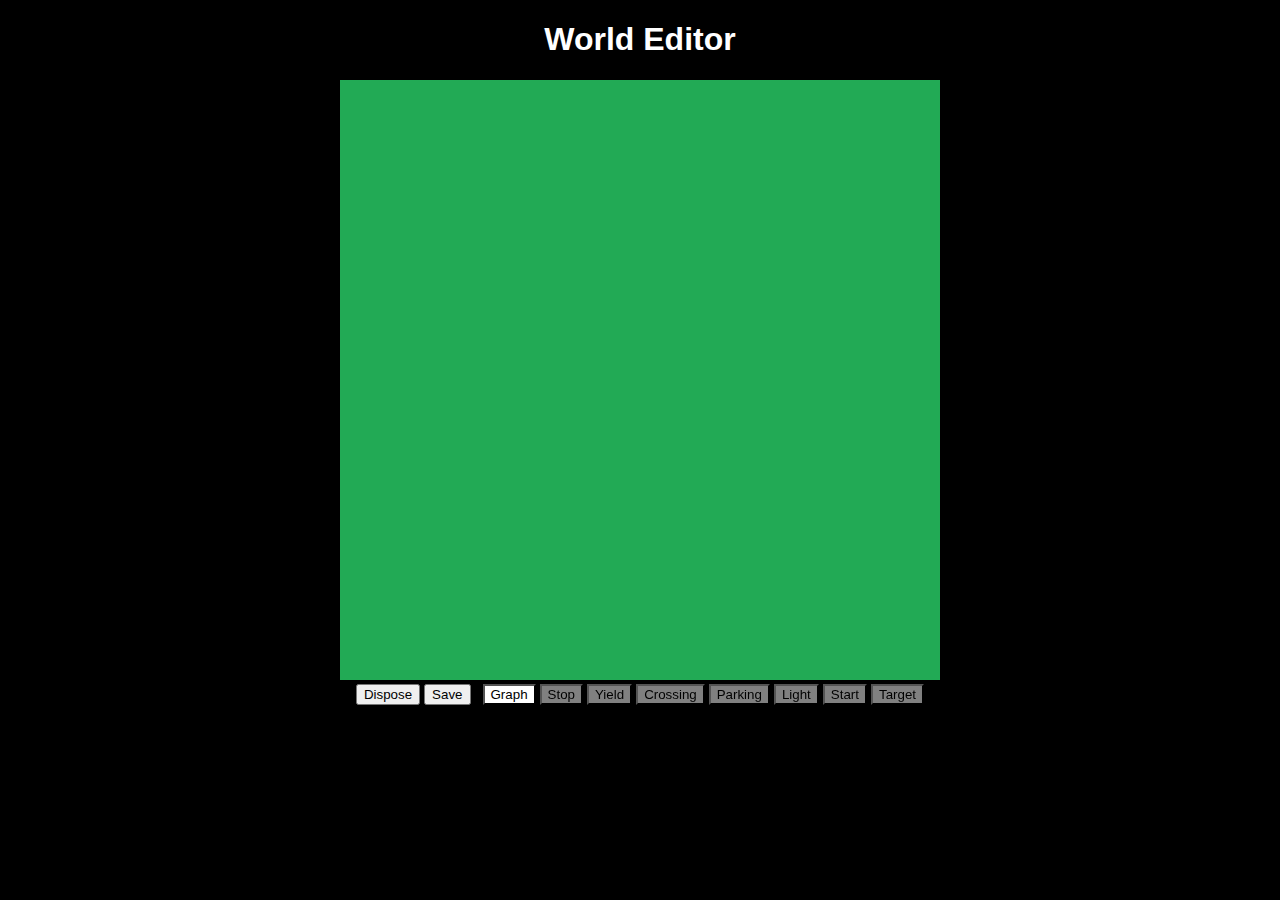
==== index.html @ b3f50827 "More markings added." ====
<!DOCTYPE html>
<html lang="en">
  <head>
    <meta charset="UTF-8" />
    <meta name="viewport" content="width=device-width, initial-scale=1.0" />
    <title>World Editor</title>
    <link rel="stylesheet" href="style.css" />
  </head>
  <body>
    <h1>World Editor</h1>
    <canvas id="myCanvas"></canvas>
    <div id="controls">
      <button id="btnDispose">Dispose</button>
      <button id="btnSave">Save</button>
      &nbsp;
      <button id="btnGraph">Graph</button>
      <button id="btnStop">Stop</button>
      <button id="btnYield">Yield</button>
      <button id="btnCrossing">Crossing</button>
      <button id="btnParking">Parking</button>
      <button id="btnLight">Light</button>
      <button id="btnStart">Start</button>
      <button id="btnTarget">Target</button>
    </div>

    <script src="js/world.js"></script>
    <script src="js/viewport.js"></script>
    <script src="js/markings/marking.js"></script>
    <script src="js/markings/stop.js"></script>
    <script src="js/markings/start.js"></script>
    <script src="js/markings/crossing.js"></script>
    <script src="js/markings/parking.js"></script>
    <script src="js/markings/light.js"></script>
    <script src="js/markings/target.js"></script>
    <script src="js/markings/yield.js"></script>
    <script src="js/editors/markingEditor.js"></script>
    <script src="js/editors/graphEditor.js"></script>
    <script src="js/editors/crossingEditor.js"></script>
    <script src="js/editors/stopEditor.js"></script>
    <script src="js/editors/startEditor.js"></script>
    <script src="js/editors/parkingEditor.js"></script>
    <script src="js/editors/lightEditor.js"></script>
    <script src="js/editors/targetEditor.js"></script>
    <script src="js/editors/yieldEditor.js"></script>
    <script src="js/items/tree.js"></script>
    <script src="js/items/building.js"></script>
    <script src="js/math/graph.js"></script>
    <script src="js/math/utils.js"></script>
    <script src="js/primitives/point.js"></script>
    <script src="js/primitives/segment.js"></script>
    <script src="js/primitives/polygon.js"></script>
    <script src="js/primitives/envelope.js"></script>

    <script>
      myCanvas.width = 600;
      myCanvas.height = 600;

      const ctx = myCanvas.getContext("2d");

      const graphString = localStorage.getItem("graph");
      const graphInfo = graphString ? JSON.parse(graphString) : null;

      const graph = graphInfo ? Graph.load(graphInfo) : new Graph();

      const world = new World(graph);

      const viewport = new Viewport(myCanvas);

      const tools = {
        graph: { button: btnGraph, editor: new GraphEditor(viewport, graph) },
        stop: { button: btnStop, editor: new StopEditor(viewport, world) },
        crossing: {
          button: btnCrossing,
          editor: new CrossingEditor(viewport, world),
        },
        start: { button: btnStart, editor: new StartEditor(viewport, world) },
        parking: {
          button: btnParking,
          editor: new ParkingEditor(viewport, world),
        },
        light: { button: btnLight, editor: new LightEditor(viewport, world) },
        target: {
          button: btnTarget,
          editor: new TargetEditor(viewport, world),
        },
        yield: { button: btnYield, editor: new YieldEditor(viewport, world) },
      };

      let oldGraphHash = graph.hash();

      setMode("graph");

      animate();

      function animate() {
        viewport.reset();

        if (graph.hash() != oldGraphHash) {
          world.generate();
          oldGraphHash = graph.hash();
        }

        const viewPoint = scale(viewport.getOffset(), -1);

        world.draw(ctx, viewPoint);
        ctx.globalAlpha = 0.3;

        for (const tool of Object.values(tools)) {
          tool.editor.display();
        }

        requestAnimationFrame(animate);
      }

      function dispose() {
        tools["graph"].editor.dispose();
        world.markings.length = 0;
      }

      function save() {
        localStorage.setItem("graph", JSON.stringify(graph));
      }

      function graphMode() {
        setMode("graph");
      }

      function stopMode() {
        setMode("stop");
      }

      function yieldMode() {
        setMode("yield");
      }

      function crossingMode() {
        setMode("crossing");
      }

      function parkingMode() {
        setMode("parking");
      }

      function lightMode() {
        setMode("light");
      }

      function startMode() {
        setMode("start");
      }

      function targetMode() {
        setMode("target");
      }

      function setMode(mode) {
        disableEditors();

        tools[mode].button.style.backgroundColor = "white";
        tools[mode].button.style.filter = "";
        tools[mode].editor.enable();
      }

      function disableEditors() {
        for (const tool of Object.values(tools)) {
          tool.button.style.backgroundColor = "gray";
          tool.button.style.filter = "grayscale(100%)";
          tool.editor.disable();
        }
      }

      btnDispose.addEventListener("click", dispose);
      btnSave.addEventListener("click", save);
      btnGraph.addEventListener("click", graphMode);
      btnStop.addEventListener("click", stopMode);
      btnYield.addEventListener("click", yieldMode);
      btnCrossing.addEventListener("click", crossingMode);
      btnParking.addEventListener("click", parkingMode);
      btnLight.addEventListener("click", lightMode);
      btnStart.addEventListener("click", startMode);
      btnTarget.addEventListener("click", targetMode);
    </script>
  </body>
</html>
---- style.css ----
body {
    background-color: black;
    text-align: center;
}

h1 {
    color: white;
    font-family: Arial;
}

#myCanvas {
    background-color: #2a5;
}
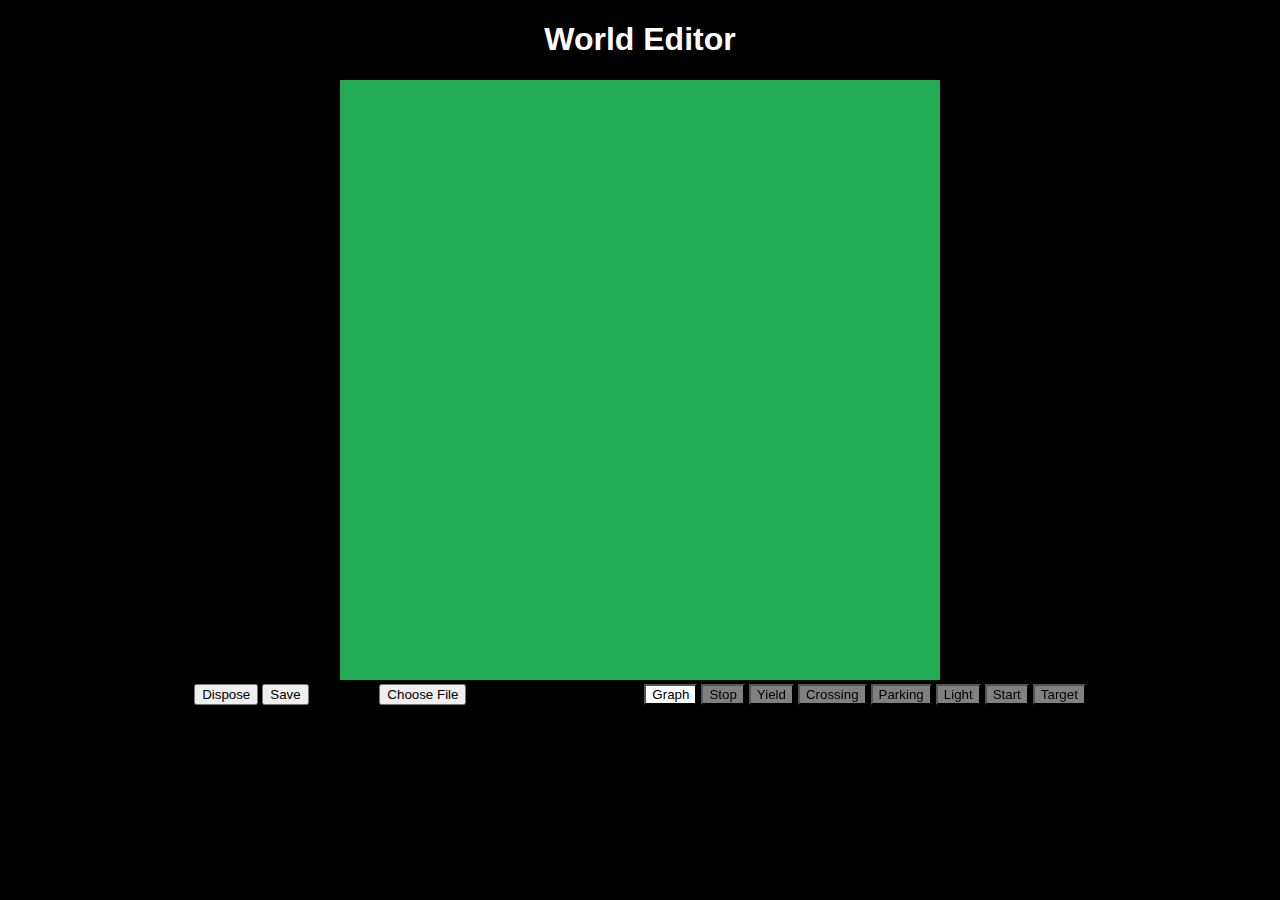
==== commit e9df82de: "Saving and loading from file." ====
--- a/index.html
+++ b/index.html
@@ -12,6 +12,13 @@
     <div id="controls">
       <button id="btnDispose">Dispose</button>
       <button id="btnSave">Save</button>
+      <label for="fileInput">File Input</label>
+      <input
+        type="file"
+        id="fileInput"
+        accept=".world"
+        onchange="load(event)"
+      />
       &nbsp;
       <button id="btnGraph">Graph</button>
       <button id="btnStop">Stop</button>
@@ -57,12 +64,11 @@
 
       const ctx = myCanvas.getContext("2d");
 
-      const graphString = localStorage.getItem("graph");
-      const graphInfo = graphString ? JSON.parse(graphString) : null;
-
-      const graph = graphInfo ? Graph.load(graphInfo) : new Graph();
-
-      const world = new World(graph);
+      const worldString = localStorage.getItem("world");
+      const worldInfo = worldString ? JSON.parse(worldString) : null;
+
+      let world = worldInfo ? World.load(worldInfo) : new World(new Graph());
+      const graph = world.graph;
 
       const viewport = new Viewport(myCanvas);
 
@@ -118,7 +124,39 @@
       }
 
       function save() {
-        localStorage.setItem("graph", JSON.stringify(graph));
+        const element = document.createElement("a");
+        element.setAttribute(
+          "href",
+          "data:application/json;charset=utf-8" +
+            encodeURIComponent(JSON.stringify(world))
+        );
+
+        const fileName = "name.world";
+
+        element.setAttribute("download", fileName);
+        element.click();
+
+        localStorage.setItem("world", JSON.stringify(world));
+      }
+
+      function load(event) {
+        const file = event.target.files[0];
+
+        if (!file) {
+          alert("No file selected!");
+          return;
+        }
+
+        const reader = new FileReader();
+        reader.readAsText(file);
+
+        reader.onload = (evt) => {
+          const fileContent = evt.target.result;
+          const jsonData = JSON.parse(fileContent);
+          world = World.load(jsonData);
+          localStorage.setItem("world", JSON.stringify(world));
+          location.reload();
+        };
       }
 
       function graphMode() {
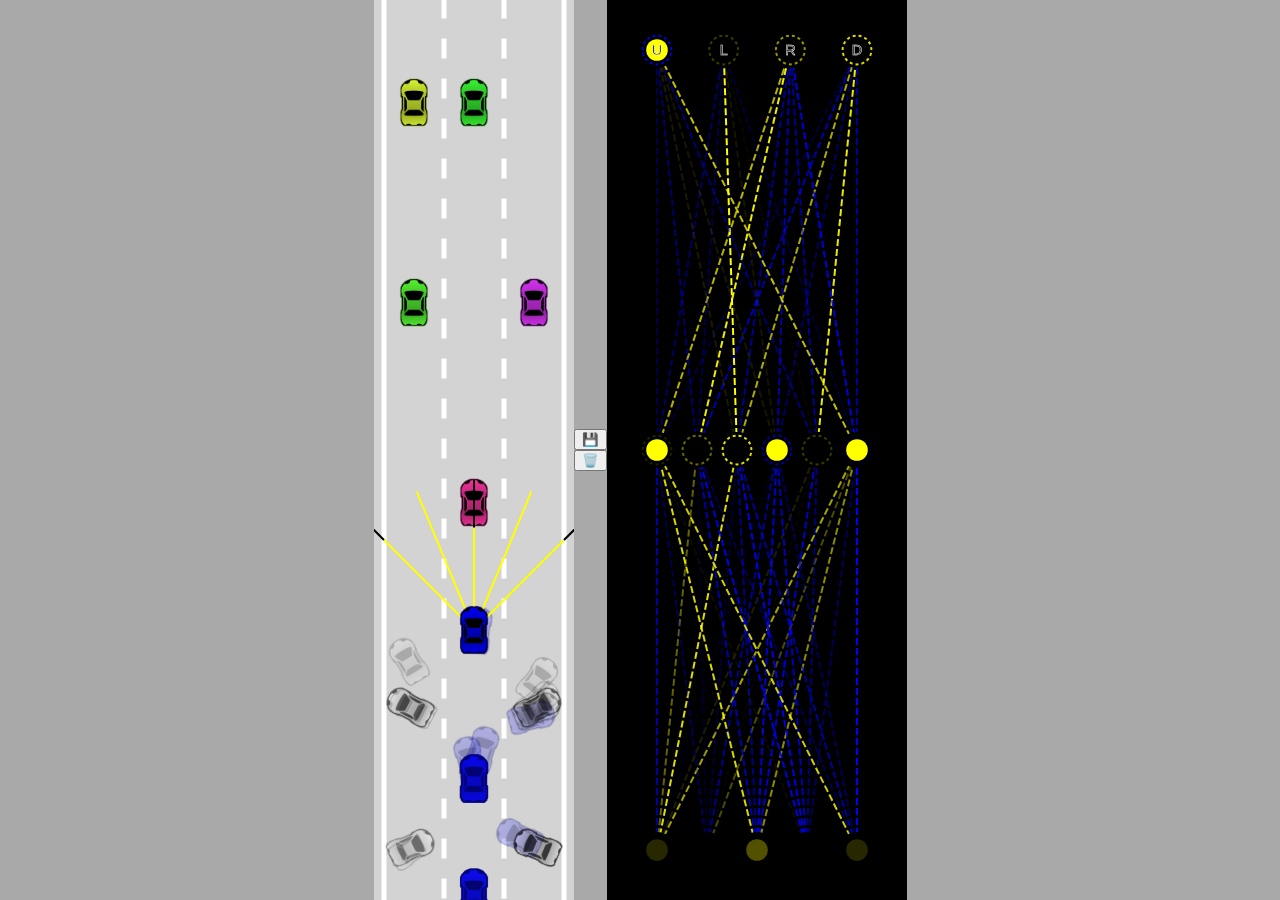
==== commit efaa6be0: "Project setup." ====
--- a/index.html
+++ b/index.html
@@ -3,220 +3,26 @@
   <head>
     <meta charset="UTF-8" />
     <meta name="viewport" content="width=device-width, initial-scale=1.0" />
-    <title>World Editor</title>
+    <title>Self-driving Car</title>
     <link rel="stylesheet" href="style.css" />
   </head>
   <body>
-    <h1>World Editor</h1>
-    <canvas id="myCanvas"></canvas>
-    <div id="controls">
-      <button id="btnDispose">Dispose</button>
-      <button id="btnSave">Save</button>
-      <label for="fileInput">File Input</label>
-      <input
-        type="file"
-        id="fileInput"
-        accept=".world"
-        onchange="load(event)"
-      />
-      &nbsp;
-      <button id="btnGraph">Graph</button>
-      <button id="btnStop">Stop</button>
-      <button id="btnYield">Yield</button>
-      <button id="btnCrossing">Crossing</button>
-      <button id="btnParking">Parking</button>
-      <button id="btnLight">Light</button>
-      <button id="btnStart">Start</button>
-      <button id="btnTarget">Target</button>
+    <canvas id="carCanvas"></canvas>
+
+    <div id="verticalButtons">
+      <button onclick="save()">💾</button>
+      <button onclick="discard()">🗑️</button>
     </div>
 
-    <script src="js/world.js"></script>
-    <script src="js/viewport.js"></script>
-    <script src="js/markings/marking.js"></script>
-    <script src="js/markings/stop.js"></script>
-    <script src="js/markings/start.js"></script>
-    <script src="js/markings/crossing.js"></script>
-    <script src="js/markings/parking.js"></script>
-    <script src="js/markings/light.js"></script>
-    <script src="js/markings/target.js"></script>
-    <script src="js/markings/yield.js"></script>
-    <script src="js/editors/markingEditor.js"></script>
-    <script src="js/editors/graphEditor.js"></script>
-    <script src="js/editors/crossingEditor.js"></script>
-    <script src="js/editors/stopEditor.js"></script>
-    <script src="js/editors/startEditor.js"></script>
-    <script src="js/editors/parkingEditor.js"></script>
-    <script src="js/editors/lightEditor.js"></script>
-    <script src="js/editors/targetEditor.js"></script>
-    <script src="js/editors/yieldEditor.js"></script>
-    <script src="js/items/tree.js"></script>
-    <script src="js/items/building.js"></script>
-    <script src="js/math/graph.js"></script>
-    <script src="js/math/utils.js"></script>
-    <script src="js/primitives/point.js"></script>
-    <script src="js/primitives/segment.js"></script>
-    <script src="js/primitives/polygon.js"></script>
-    <script src="js/primitives/envelope.js"></script>
+    <canvas id="networkCanvas"></canvas>
 
-    <script>
-      myCanvas.width = 600;
-      myCanvas.height = 600;
-
-      const ctx = myCanvas.getContext("2d");
-
-      const worldString = localStorage.getItem("world");
-      const worldInfo = worldString ? JSON.parse(worldString) : null;
-
-      let world = worldInfo ? World.load(worldInfo) : new World(new Graph());
-      const graph = world.graph;
-
-      const viewport = new Viewport(myCanvas);
-
-      const tools = {
-        graph: { button: btnGraph, editor: new GraphEditor(viewport, graph) },
-        stop: { button: btnStop, editor: new StopEditor(viewport, world) },
-        crossing: {
-          button: btnCrossing,
-          editor: new CrossingEditor(viewport, world),
-        },
-        start: { button: btnStart, editor: new StartEditor(viewport, world) },
-        parking: {
-          button: btnParking,
-          editor: new ParkingEditor(viewport, world),
-        },
-        light: { button: btnLight, editor: new LightEditor(viewport, world) },
-        target: {
-          button: btnTarget,
-          editor: new TargetEditor(viewport, world),
-        },
-        yield: { button: btnYield, editor: new YieldEditor(viewport, world) },
-      };
-
-      let oldGraphHash = graph.hash();
-
-      setMode("graph");
-
-      animate();
-
-      function animate() {
-        viewport.reset();
-
-        if (graph.hash() != oldGraphHash) {
-          world.generate();
-          oldGraphHash = graph.hash();
-        }
-
-        const viewPoint = scale(viewport.getOffset(), -1);
-
-        world.draw(ctx, viewPoint);
-        ctx.globalAlpha = 0.3;
-
-        for (const tool of Object.values(tools)) {
-          tool.editor.display();
-        }
-
-        requestAnimationFrame(animate);
-      }
-
-      function dispose() {
-        tools["graph"].editor.dispose();
-        world.markings.length = 0;
-      }
-
-      function save() {
-        const element = document.createElement("a");
-        element.setAttribute(
-          "href",
-          "data:application/json;charset=utf-8" +
-            encodeURIComponent(JSON.stringify(world))
-        );
-
-        const fileName = "name.world";
-
-        element.setAttribute("download", fileName);
-        element.click();
-
-        localStorage.setItem("world", JSON.stringify(world));
-      }
-
-      function load(event) {
-        const file = event.target.files[0];
-
-        if (!file) {
-          alert("No file selected!");
-          return;
-        }
-
-        const reader = new FileReader();
-        reader.readAsText(file);
-
-        reader.onload = (evt) => {
-          const fileContent = evt.target.result;
-          const jsonData = JSON.parse(fileContent);
-          world = World.load(jsonData);
-          localStorage.setItem("world", JSON.stringify(world));
-          location.reload();
-        };
-      }
-
-      function graphMode() {
-        setMode("graph");
-      }
-
-      function stopMode() {
-        setMode("stop");
-      }
-
-      function yieldMode() {
-        setMode("yield");
-      }
-
-      function crossingMode() {
-        setMode("crossing");
-      }
-
-      function parkingMode() {
-        setMode("parking");
-      }
-
-      function lightMode() {
-        setMode("light");
-      }
-
-      function startMode() {
-        setMode("start");
-      }
-
-      function targetMode() {
-        setMode("target");
-      }
-
-      function setMode(mode) {
-        disableEditors();
-
-        tools[mode].button.style.backgroundColor = "white";
-        tools[mode].button.style.filter = "";
-        tools[mode].editor.enable();
-      }
-
-      function disableEditors() {
-        for (const tool of Object.values(tools)) {
-          tool.button.style.backgroundColor = "gray";
-          tool.button.style.filter = "grayscale(100%)";
-          tool.editor.disable();
-        }
-      }
-
-      btnDispose.addEventListener("click", dispose);
-      btnSave.addEventListener("click", save);
-      btnGraph.addEventListener("click", graphMode);
-      btnStop.addEventListener("click", stopMode);
-      btnYield.addEventListener("click", yieldMode);
-      btnCrossing.addEventListener("click", crossingMode);
-      btnParking.addEventListener("click", parkingMode);
-      btnLight.addEventListener("click", lightMode);
-      btnStart.addEventListener("click", startMode);
-      btnTarget.addEventListener("click", targetMode);
-    </script>
+    <script src="visualizer.js"></script>
+    <script src="network.js"></script>
+    <script src="utils.js"></script>
+    <script src="sensor.js"></script>
+    <script src="road.js"></script>
+    <script src="controls.js"></script>
+    <script src="car.js"></script>
+    <script src="main.js"></script>
   </body>
 </html>
--- a/style.css
+++ b/style.css
@@ -1,13 +1,21 @@
 body {
-    background-color: black;
-    text-align: center;
+    margin: 0;
+    background: darkgray;
+    overflow: hidden;
+    display: flex;
+    justify-content: center;
+    align-items: center;
 }
 
-h1 {
-    color: white;
-    font-family: Arial;
+#verticalButtons {
+    display: flex;
+    flex-direction: column;
 }
 
-#myCanvas {
-    background-color: #2a5;
+#carCanvas {
+    background: lightgray;
+}
+
+#networkCanvas {
+    background: black;
 }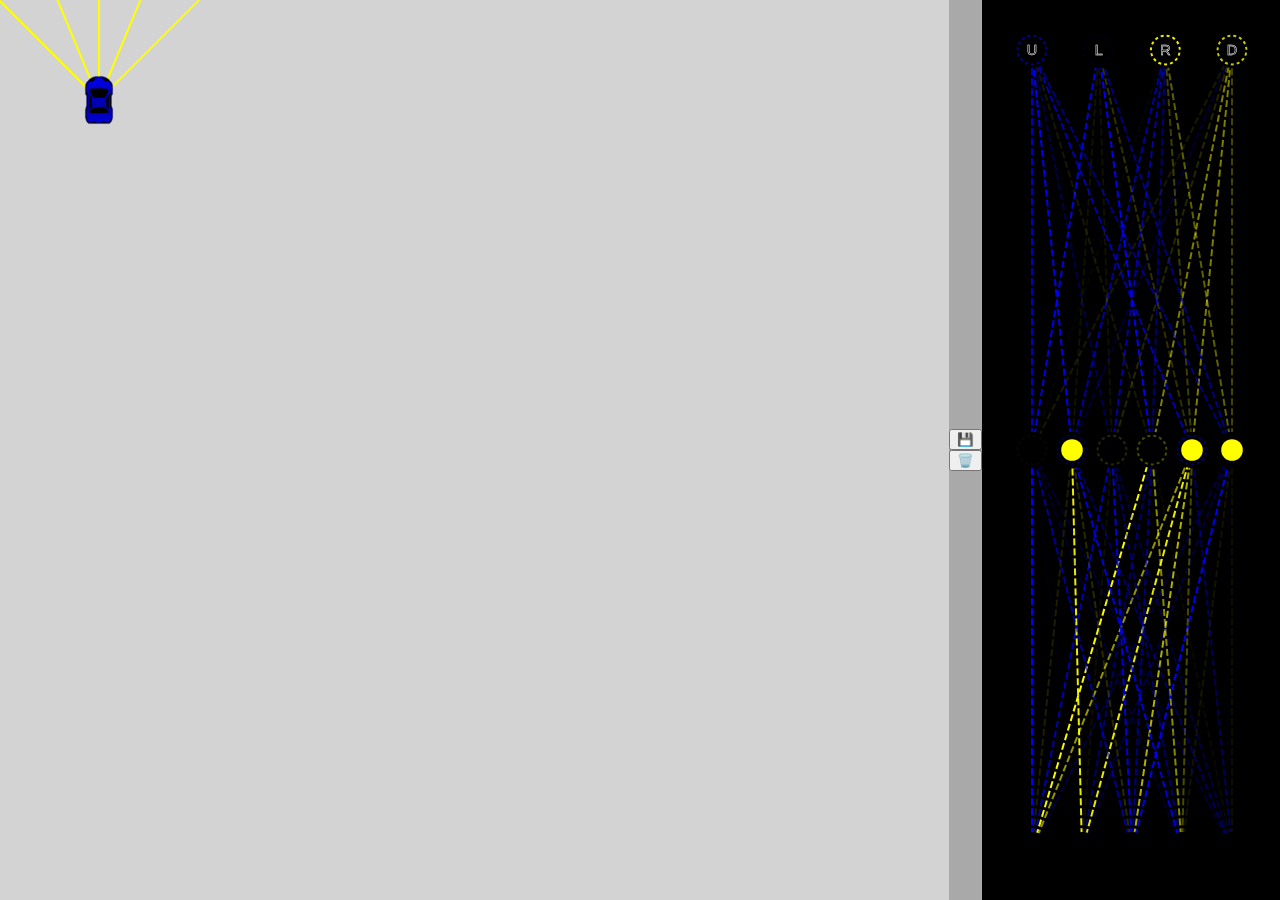
==== commit 0f1a0f9b: "Stripping code." ====
--- a/index.html
+++ b/index.html
@@ -20,7 +20,6 @@
     <script src="network.js"></script>
     <script src="utils.js"></script>
     <script src="sensor.js"></script>
-    <script src="road.js"></script>
     <script src="controls.js"></script>
     <script src="car.js"></script>
     <script src="main.js"></script>
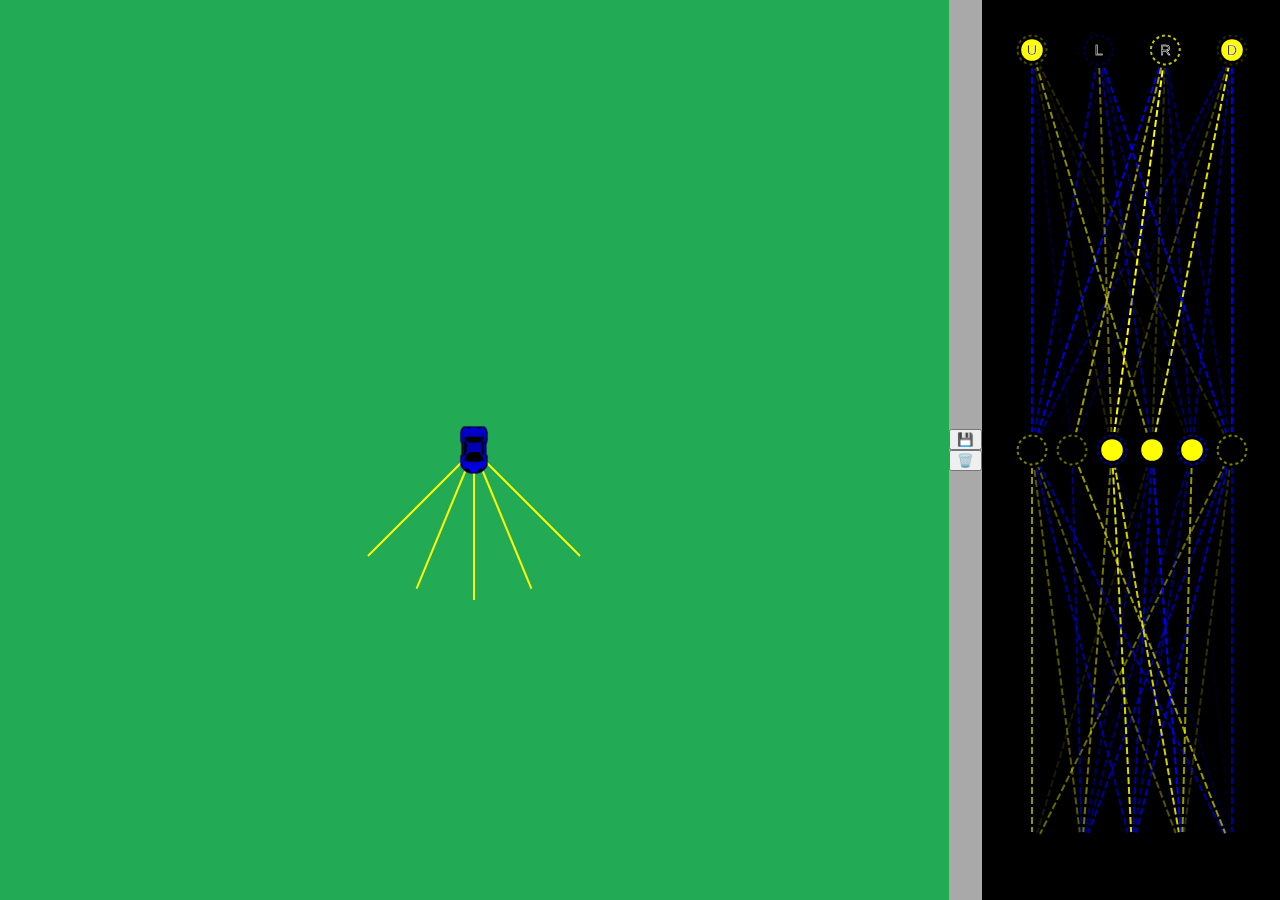
==== commit 704402fa: "World integrated." ====
--- a/index.html
+++ b/index.html
@@ -16,6 +16,33 @@
 
     <canvas id="networkCanvas"></canvas>
 
+    <script src="world/js/world.js"></script>
+    <script src="world/js/viewport.js"></script>
+    <script src="world/js/markings/marking.js"></script>
+    <script src="world/js/markings/stop.js"></script>
+    <script src="world/js/markings/start.js"></script>
+    <script src="world/js/markings/crossing.js"></script>
+    <script src="world/js/markings/parking.js"></script>
+    <script src="world/js/markings/light.js"></script>
+    <script src="world/js/markings/target.js"></script>
+    <script src="world/js/markings/yield.js"></script>
+    <script src="world/js/editors/markingEditor.js"></script>
+    <script src="world/js/editors/graphEditor.js"></script>
+    <script src="world/js/editors/crossingEditor.js"></script>
+    <script src="world/js/editors/stopEditor.js"></script>
+    <script src="world/js/editors/startEditor.js"></script>
+    <script src="world/js/editors/parkingEditor.js"></script>
+    <script src="world/js/editors/lightEditor.js"></script>
+    <script src="world/js/editors/targetEditor.js"></script>
+    <script src="world/js/editors/yieldEditor.js"></script>
+    <script src="world/js/items/tree.js"></script>
+    <script src="world/js/items/building.js"></script>
+    <script src="world/js/math/graph.js"></script>
+    <script src="world/js/math/utils.js"></script>
+    <script src="world/js/primitives/point.js"></script>
+    <script src="world/js/primitives/segment.js"></script>
+    <script src="world/js/primitives/polygon.js"></script>
+    <script src="world/js/primitives/envelope.js"></script>
     <script src="visualizer.js"></script>
     <script src="network.js"></script>
     <script src="utils.js"></script>
--- a/style.css
+++ b/style.css
@@ -13,7 +13,7 @@
 }
 
 #carCanvas {
-    background: lightgray;
+    background: #2A5;
 }
 
 #networkCanvas {
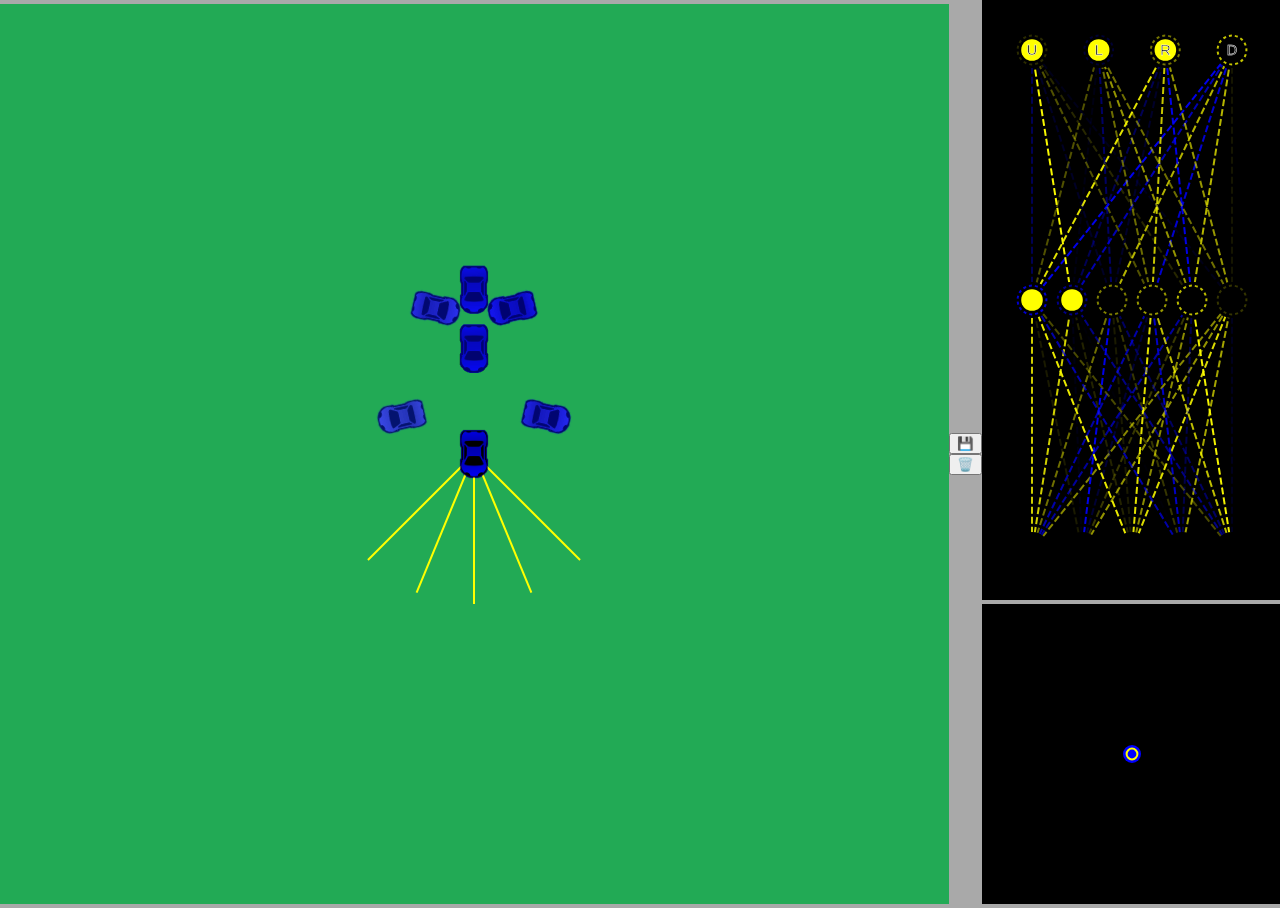
==== commit 78a41d39: "MiniMap." ====
--- a/index.html
+++ b/index.html
@@ -1,54 +1,58 @@
 <!DOCTYPE html>
 <html lang="en">
-  <head>
-    <meta charset="UTF-8" />
-    <meta name="viewport" content="width=device-width, initial-scale=1.0" />
-    <title>Self-driving Car</title>
-    <link rel="stylesheet" href="style.css" />
-  </head>
-  <body>
-    <canvas id="carCanvas"></canvas>
+    <head>
+        <meta charset="UTF-8" />
+        <meta name="viewport" content="width=device-width, initial-scale=1.0" />
+        <title>Self-driving Car</title>
+        <link rel="stylesheet" href="style.css" />
+    </head>
+    <body>
+        <canvas id="carCanvas"></canvas>
 
-    <div id="verticalButtons">
-      <button onclick="save()">💾</button>
-      <button onclick="discard()">🗑️</button>
-    </div>
+        <div id="verticalButtons">
+            <button onclick="save()">💾</button>
+            <button onclick="discard()">🗑️</button>
+        </div>
 
-    <canvas id="networkCanvas"></canvas>
+        <div>
+            <canvas id="networkCanvas"></canvas>
+            <canvas id="miniMapCanvas"></canvas>
+        </div>
 
-    <script src="world/js/world.js"></script>
-    <script src="world/js/viewport.js"></script>
-    <script src="world/js/markings/marking.js"></script>
-    <script src="world/js/markings/stop.js"></script>
-    <script src="world/js/markings/start.js"></script>
-    <script src="world/js/markings/crossing.js"></script>
-    <script src="world/js/markings/parking.js"></script>
-    <script src="world/js/markings/light.js"></script>
-    <script src="world/js/markings/target.js"></script>
-    <script src="world/js/markings/yield.js"></script>
-    <script src="world/js/editors/markingEditor.js"></script>
-    <script src="world/js/editors/graphEditor.js"></script>
-    <script src="world/js/editors/crossingEditor.js"></script>
-    <script src="world/js/editors/stopEditor.js"></script>
-    <script src="world/js/editors/startEditor.js"></script>
-    <script src="world/js/editors/parkingEditor.js"></script>
-    <script src="world/js/editors/lightEditor.js"></script>
-    <script src="world/js/editors/targetEditor.js"></script>
-    <script src="world/js/editors/yieldEditor.js"></script>
-    <script src="world/js/items/tree.js"></script>
-    <script src="world/js/items/building.js"></script>
-    <script src="world/js/math/graph.js"></script>
-    <script src="world/js/math/utils.js"></script>
-    <script src="world/js/primitives/point.js"></script>
-    <script src="world/js/primitives/segment.js"></script>
-    <script src="world/js/primitives/polygon.js"></script>
-    <script src="world/js/primitives/envelope.js"></script>
-    <script src="visualizer.js"></script>
-    <script src="network.js"></script>
-    <script src="utils.js"></script>
-    <script src="sensor.js"></script>
-    <script src="controls.js"></script>
-    <script src="car.js"></script>
-    <script src="main.js"></script>
-  </body>
+        <script src="world/js/world.js"></script>
+        <script src="world/js/viewport.js"></script>
+        <script src="world/js/markings/marking.js"></script>
+        <script src="world/js/markings/stop.js"></script>
+        <script src="world/js/markings/start.js"></script>
+        <script src="world/js/markings/crossing.js"></script>
+        <script src="world/js/markings/parking.js"></script>
+        <script src="world/js/markings/light.js"></script>
+        <script src="world/js/markings/target.js"></script>
+        <script src="world/js/markings/yield.js"></script>
+        <script src="world/js/editors/markingEditor.js"></script>
+        <script src="world/js/editors/graphEditor.js"></script>
+        <script src="world/js/editors/crossingEditor.js"></script>
+        <script src="world/js/editors/stopEditor.js"></script>
+        <script src="world/js/editors/startEditor.js"></script>
+        <script src="world/js/editors/parkingEditor.js"></script>
+        <script src="world/js/editors/lightEditor.js"></script>
+        <script src="world/js/editors/targetEditor.js"></script>
+        <script src="world/js/editors/yieldEditor.js"></script>
+        <script src="world/js/items/tree.js"></script>
+        <script src="world/js/items/building.js"></script>
+        <script src="world/js/math/graph.js"></script>
+        <script src="world/js/math/utils.js"></script>
+        <script src="world/js/primitives/point.js"></script>
+        <script src="world/js/primitives/segment.js"></script>
+        <script src="world/js/primitives/polygon.js"></script>
+        <script src="world/js/primitives/envelope.js"></script>
+        <script src="visualizer.js"></script>
+        <script src="minimap.js"></script>
+        <script src="network.js"></script>
+        <script src="utils.js"></script>
+        <script src="sensor.js"></script>
+        <script src="controls.js"></script>
+        <script src="car.js"></script>
+        <script src="main.js"></script>
+    </body>
 </html>
--- a/style.css
+++ b/style.css
@@ -18,4 +18,8 @@
 
 #networkCanvas {
     background: black;
-}+}
+
+#miniMapCanvas {
+    background: black;
+}
